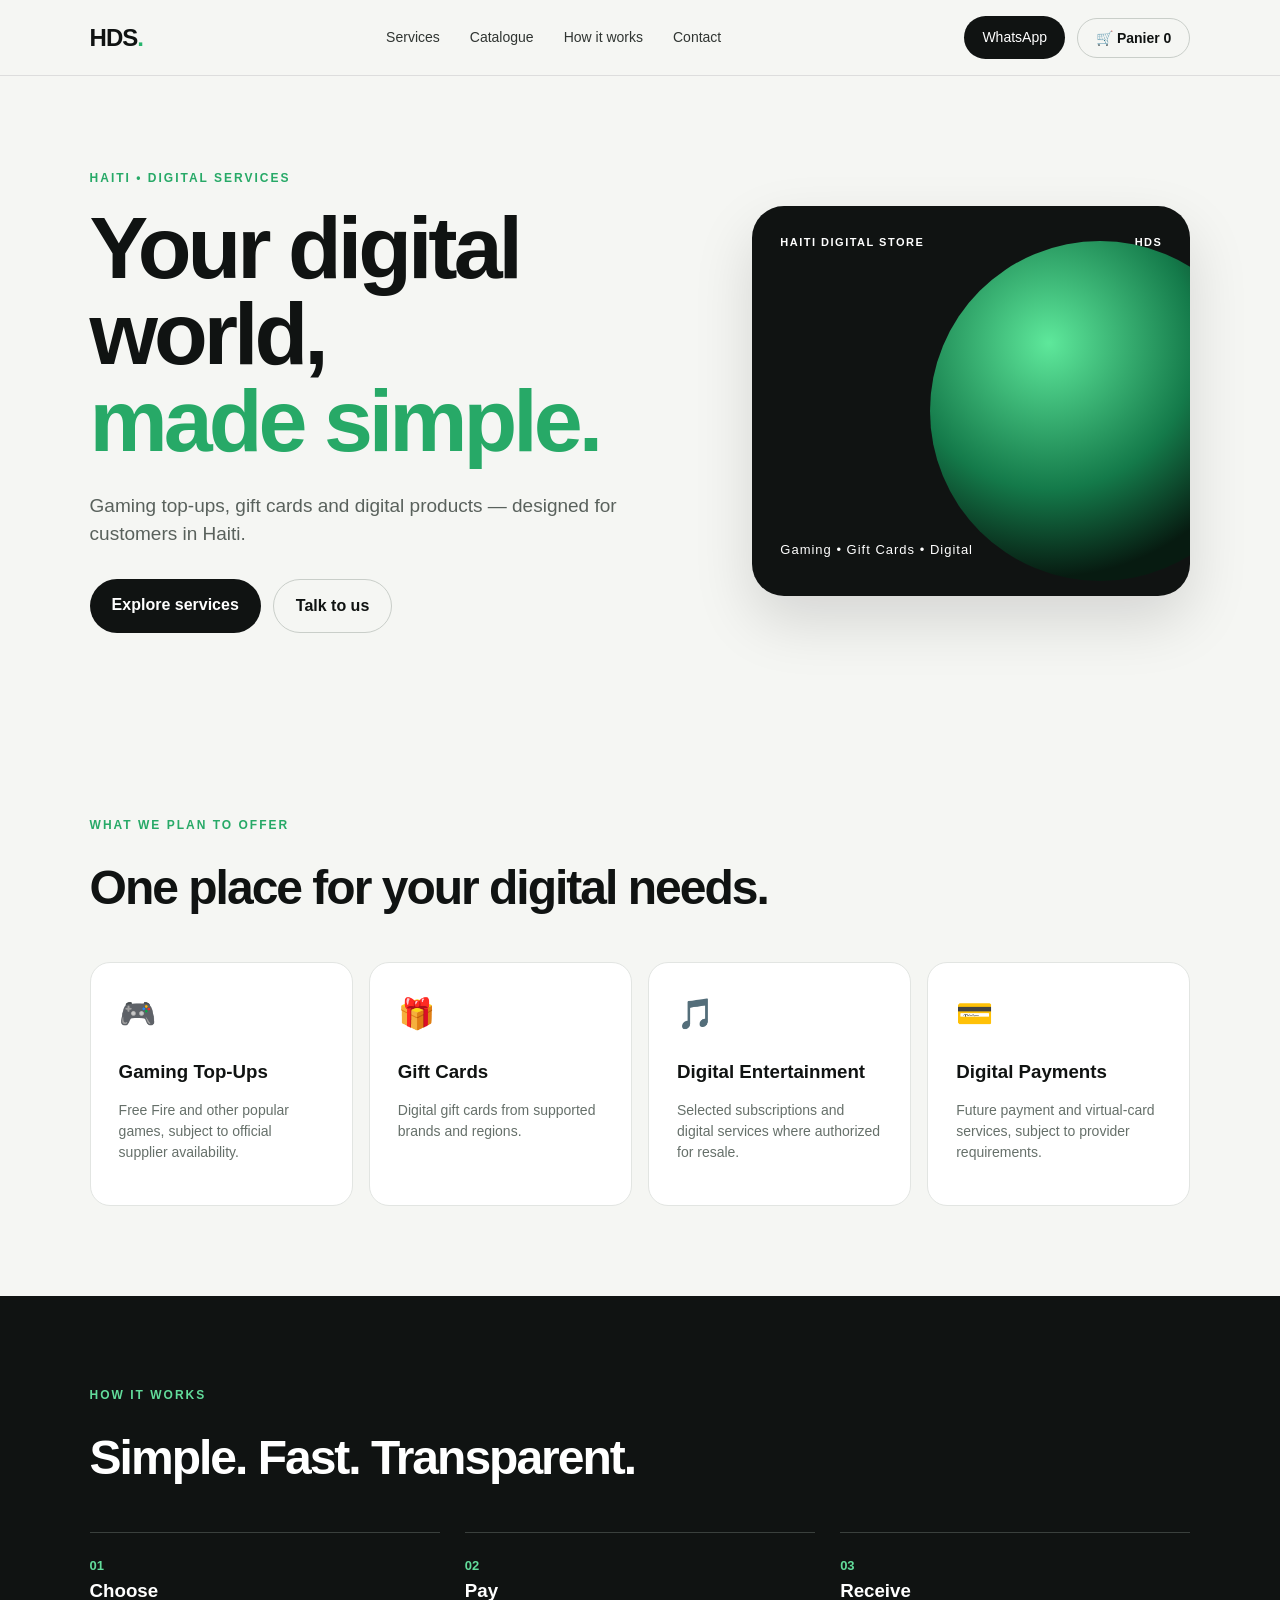
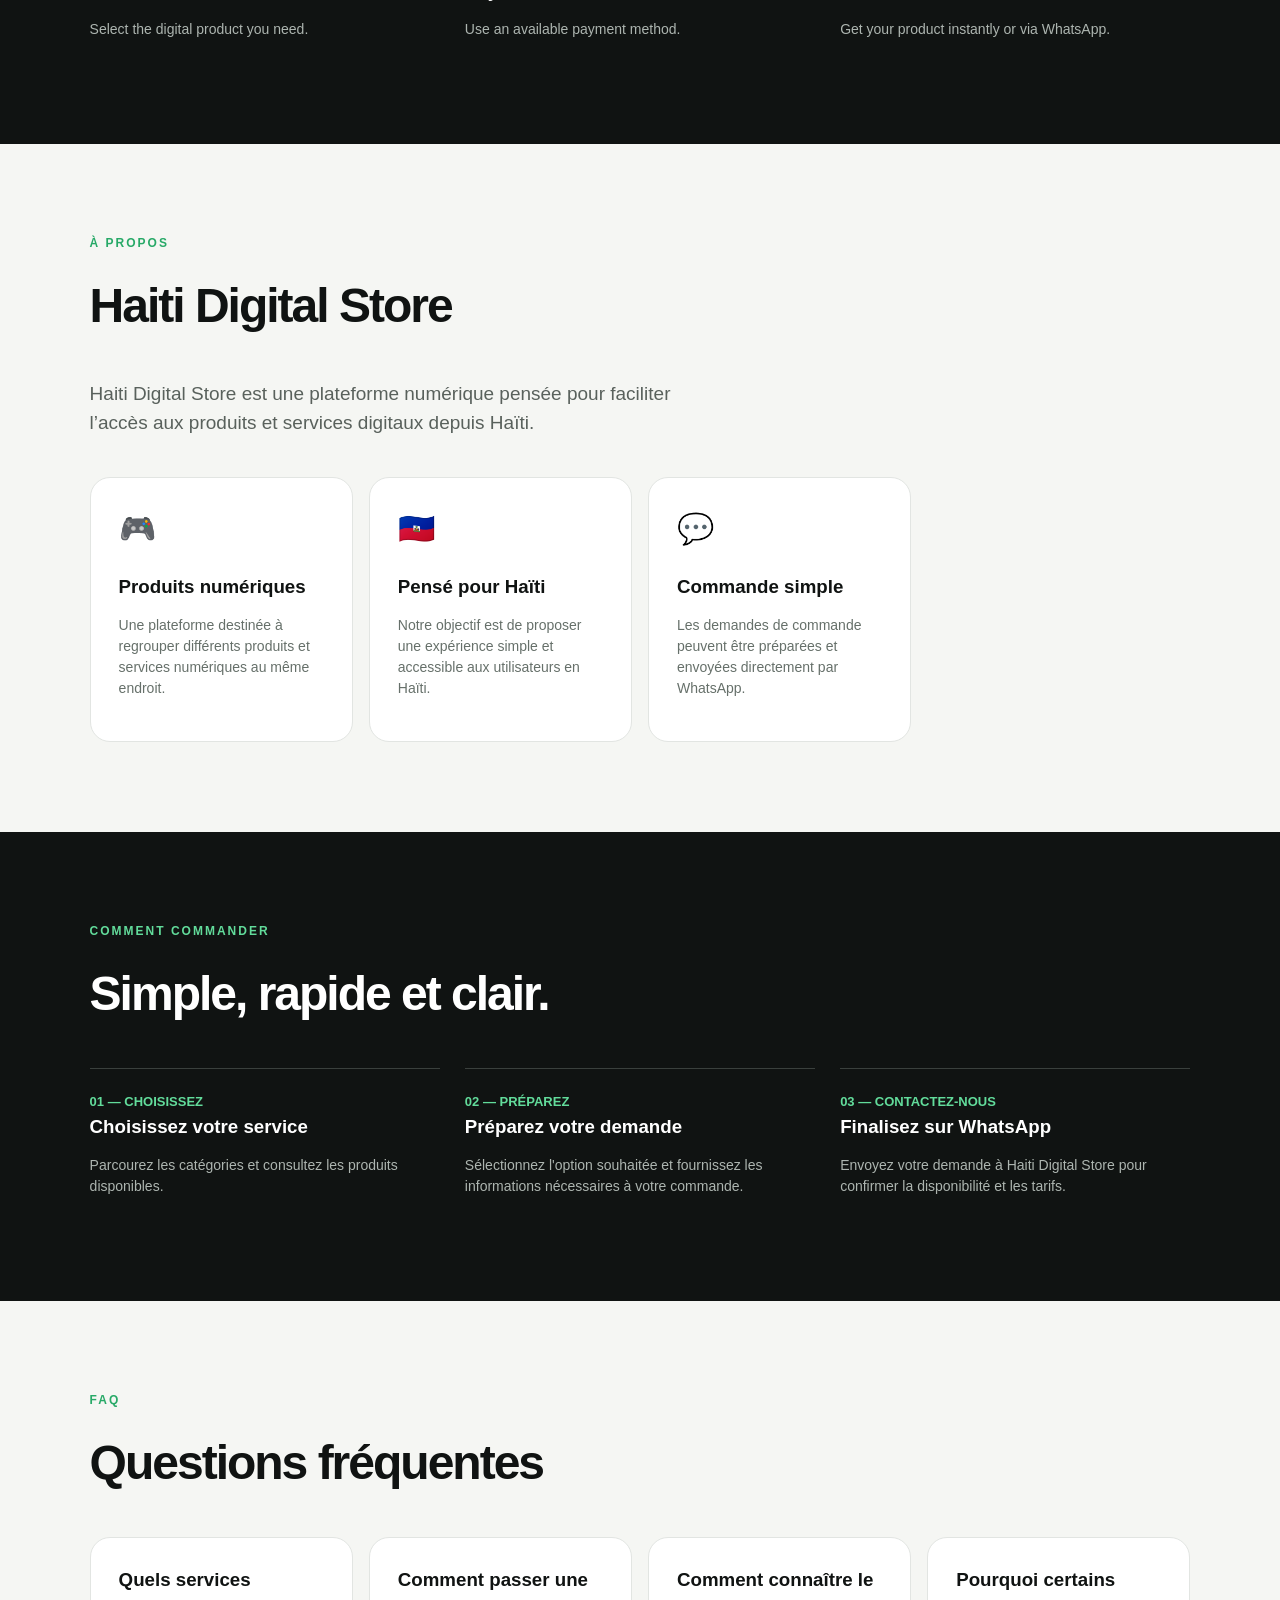
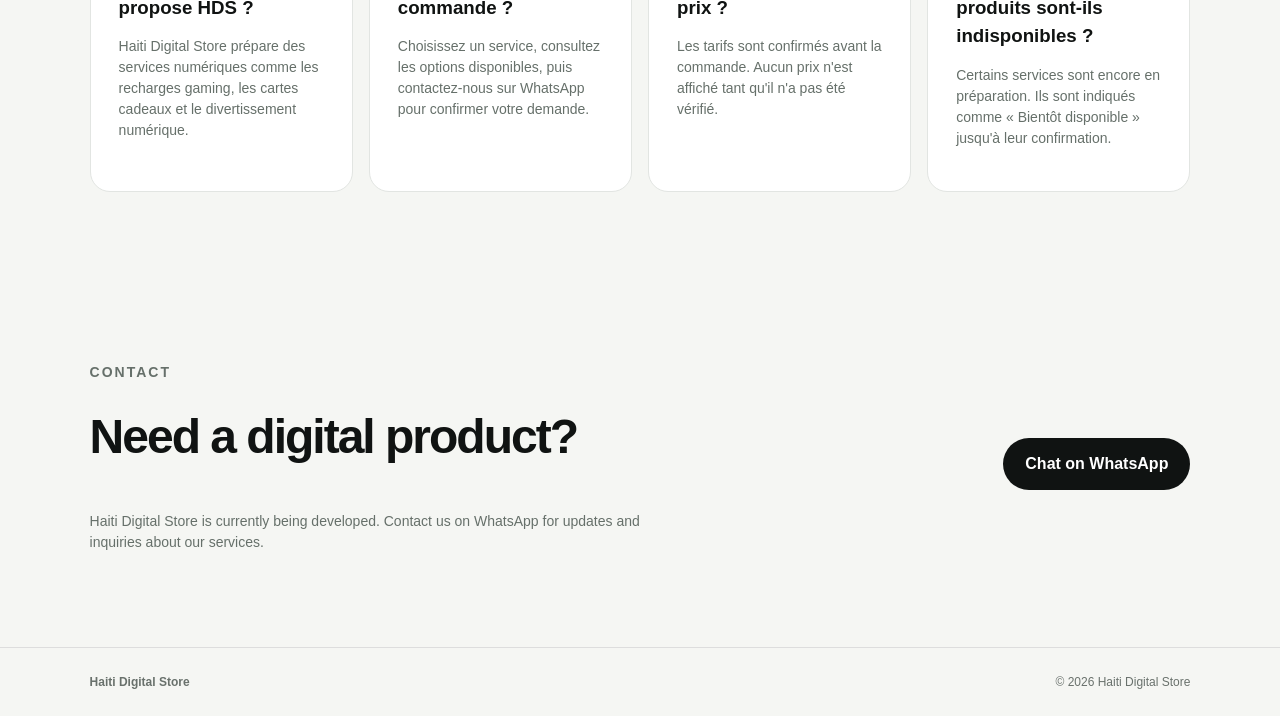
==== index.html @ 71d767e6 "Update index.html" ====
<!DOCTYPE html>
<html lang="fr">
<head>
<meta charset="UTF-8">
<meta name="viewport" content="width=device-width, initial-scale=1.0">
<title>Haiti Digital Store | Services numériques en Haïti</title>
<meta name="description" content="Haiti Digital Store propose des services numériques, gaming, cartes cadeaux et divertissement en Haïti.">
 <meta name="description" content="Haiti Digital Store — recharges de jeux, cartes-cadeaux et services numériques pour Haïti.">
<link rel="stylesheet" href="css/style.css">
<script src="config/site-config.js"></script>
<script src="data/products-data.js"></script>
<script src="js/cart-system.js"></script>
<script src="js/ui.js"></script>
<style>
*{box-sizing:border-box}
html{scroll-behavior:smooth}
body{margin:0;font-family:Arial,Helvetica,sans-serif;background:#f5f6f3;color:#101312;line-height:1.5}
.nav{height:76px;padding:0 7%;display:flex;align-items:center;justify-content:space-between;border-bottom:1px solid #ddd;background:#f5f6f3;position:sticky;top:0;z-index:10}
.logo{font-size:24px;font-weight:900;letter-spacing:-1px;color:#101312;text-decoration:none}.logo span{color:#27b56d}
.nav nav{display:flex;gap:30px}.nav nav a{color:#303532;text-decoration:none;font-size:14px}
.wa{background:#101312;color:#fff;text-decoration:none;border-radius:999px;padding:11px 18px;font-size:14px}
.hero{min-height:650px;padding:90px 7%;display:grid;grid-template-columns:1.15fr .85fr;gap:70px;align-items:center}
.eyebrow{font-size:12px;font-weight:800;letter-spacing:2px;color:#27a967;margin:0 0 18px}
.hero h1{font-size:clamp(48px,7vw,88px);line-height:.98;letter-spacing:-4px;margin:0 0 28px}.hero h1 span{color:#27a967}
.lead{font-size:19px;max-width:590px;color:#59615c}
.actions{display:flex;gap:12px;margin-top:30px}.btn{display:inline-block;text-decoration:none;border-radius:999px;padding:14px 22px;font-weight:700}
.primary{background:#101312;color:#fff}.secondary{border:1px solid #c9cec9;color:#101312}
.hero-card{height:390px;border-radius:32px;background:#101312;color:#fff;padding:28px;position:relative;overflow:hidden;box-shadow:0 25px 60px #0002}
.card-top{display:flex;justify-content:space-between;font-size:11px;letter-spacing:1.5px;font-weight:800}
.orb{position:absolute;width:340px;height:340px;border-radius:50%;background:radial-gradient(circle at 35% 30%,#5ee89b,#147a4a 45%,#071b11 72%);right:-80px;top:35px}
.hero-card p{position:absolute;bottom:24px;letter-spacing:1px;font-size:13px}
.section{padding:90px 7%}.section h2,.contact h2{font-size:48px;letter-spacing:-2px;margin:0 0 38px}
.grid{display:grid;grid-template-columns:repeat(4,1fr);gap:16px}.grid article{background:#fff;padding:28px;border-radius:20px;border:1px solid #e2e5e2}
.icon{font-size:30px;margin-bottom:22px}.grid h3,.steps h3{margin:0 0 8px}.grid p,.steps p,.contact p{color:#66706a;font-size:14px}
.dark{background:#101312;color:#fff}.dark .eyebrow{color:#62dc9b}
.steps{display:grid;grid-template-columns:repeat(3,1fr);gap:25px}.steps div{border-top:1px solid #3a403d;padding-top:20px}.steps b{color:#62dc9b;font-size:13px}.steps p{color:#adb5b0}
.contact{padding:80px 7%;display:flex;justify-content:space-between;align-items:center;gap:30px}.contact p{max-width:600px}
footer{padding:25px 7%;display:flex;justify-content:space-between;border-top:1px solid #ddd;color:#69716c;font-size:12px}
.hds-btn-cart{background:transparent;border:1px solid #c9cec9;color:#101312;border-radius:999px;padding:11px 18px;font-size:14px;font-weight:700;cursor:pointer;transition:all 0.2s ease}
.hds-btn-cart:hover{background:#f5f6f3;transform:translateY(-1px)}
@media(max-width:800px){.nav nav{display:none}.hero{grid-template-columns:1fr;padding-top:65px}.hero-card{height:300px}.grid{grid-template-columns:1fr 1fr}.steps{grid-template-columns:1fr}.contact{flex-direction:column}}
@media(max-width:520px){.grid{grid-template-columns:1fr}.hero h1{letter-spacing:-2px}}
</style>
</head>
<body>
<header class="nav">
<a class="logo" href="#">HDS<span>.</span></a>
<nav>
<a href="pages/services.html">Services</a>
<a href="pages/services.html">Catalogue</a>
<a href="#how">How it works</a>
<a href="#contact">Contact</a>
</nav>
<div style="display:flex;gap:12px;align-items:center;">
<a class="wa" href="https://wa.me/50948471374">WhatsApp</a>
<button class="hds-btn-cart" type="button" onclick="UI.showCart()">🛒 Panier <span id="hds-cart-count">0</span></button>
</div>
</header>
<main>
<section class="hero">
<div>
<p class="eyebrow">HAITI • DIGITAL SERVICES</p>
<h1>Your digital world,<br><span>made simple.</span></h1>
<p class="lead">Gaming top-ups, gift cards and digital products — designed for customers in Haiti.</p>
<div class="actions"><a class="btn primary" href="pages/services.html">Explore services</a><a class="btn secondary" href="https://wa.me/50948471374">Talk to us</a></div>
</div>
<div class="hero-card"><div class="card-top"><span>HAITI DIGITAL STORE</span><span>HDS</span></div><div class="orb"></div><p>Gaming • Gift Cards • Digital</p></div>
</section>
<section id="services" class="section">
<p class="eyebrow">WHAT WE PLAN TO OFFER</p><h2>One place for your digital needs.</h2>
<div class="grid">
<article><div class="icon">🎮</div><h3>Gaming Top-Ups</h3><p>Free Fire and other popular games, subject to official supplier availability.</p></article>
<article><div class="icon">🎁</div><h3>Gift Cards</h3><p>Digital gift cards from supported brands and regions.</p></article>
<article><div class="icon">🎵</div><h3>Digital Entertainment</h3><p>Selected subscriptions and digital services where authorized for resale.</p></article>
<article><div class="icon">💳</div><h3>Digital Payments</h3><p>Future payment and virtual-card services, subject to provider requirements.</p></article>
</div>
</section>
<section id="how" class="section dark"><p class="eyebrow">HOW IT WORKS</p><h2>Simple. Fast. Transparent.</h2>
<div class="steps"><div><b>01</b><h3>Choose</h3><p>Select the digital product you need.</p></div><div><b>02</b><h3>Pay</h3><p>Use an available payment method.</p></div><div><b>03</b><h3>Receive</h3><p>Get your product instantly or via WhatsApp.</p></div></div>
</section>
<section class="section" id="about">
  <p class="eyebrow">À PROPOS</p>

  <h2>Haiti Digital Store</h2>

  <p class="lead">
    Haiti Digital Store est une plateforme numérique pensée pour faciliter
    l’accès aux produits et services digitaux depuis Haïti.
  </p>

  <div class="grid" style="margin-top:40px;">
    <article>
      <div class="icon">🎮</div>
      <h3>Produits numériques</h3>
      <p>
        Une plateforme destinée à regrouper différents produits et services
        numériques au même endroit.
      </p>
    </article>

    <article>
      <div class="icon">🇭🇹</div>
      <h3>Pensé pour Haïti</h3>
      <p>
        Notre objectif est de proposer une expérience simple et accessible
        aux utilisateurs en Haïti.
      </p>
    </article>

    <article>
      <div class="icon">💬</div>
      <h3>Commande simple</h3>
      <p>
        Les demandes de commande peuvent être préparées et envoyées
        directement par WhatsApp.
      </p>
    </article>
  </div>
</section>
<section class="dark">
  <div class="section">
    <p class="eyebrow">COMMENT COMMANDER</p>

    <h2>Simple, rapide et clair.</h2>

    <div class="steps">
      <div>
        <b>01 — CHOISISSEZ</b>
        <h3>Choisissez votre service</h3>
        <p>
          Parcourez les catégories et consultez les produits disponibles.
        </p>
      </div>

      <div>
        <b>02 — PRÉPAREZ</b>
        <h3>Préparez votre demande</h3>
        <p>
          Sélectionnez l'option souhaitée et fournissez les informations
          nécessaires à votre commande.
        </p>
      </div>

      <div>
        <b>03 — CONTACTEZ-NOUS</b>
        <h3>Finalisez sur WhatsApp</h3>
        <p>
          Envoyez votre demande à Haiti Digital Store pour confirmer
          la disponibilité et les tarifs.
        </p>
      </div>
    </div>
  </div>
</section>
<section class="section" id="faq">
  <p class="eyebrow">FAQ</p>

  <h2>Questions fréquentes</h2>

  <div class="grid">
    <article>
      <h3>Quels services propose HDS ?</h3>
      <p>
        Haiti Digital Store prépare des services numériques comme les
        recharges gaming, les cartes cadeaux et le divertissement numérique.
      </p>
    </article>

    <article>
      <h3>Comment passer une commande ?</h3>
      <p>
        Choisissez un service, consultez les options disponibles, puis
        contactez-nous sur WhatsApp pour confirmer votre demande.
      </p>
    </article>

    <article>
      <h3>Comment connaître le prix ?</h3>
      <p>
        Les tarifs sont confirmés avant la commande. Aucun prix n'est affiché
        tant qu'il n'a pas été vérifié.
      </p>
    </article>

    <article>
      <h3>Pourquoi certains produits sont-ils indisponibles ?</h3>
      <p>
        Certains services sont encore en préparation. Ils sont indiqués
        comme « Bientôt disponible » jusqu'à leur confirmation.
      </p>
    </article>
  </div>
</section>
<section id="contact" class="contact"><div><p class="eyebrow">CONTACT</p><h2>Need a digital product?</h2><p>Haiti Digital Store is currently being developed. Contact us on WhatsApp for updates and inquiries about our services.</p></div><a class="btn primary" href="https://wa.me/50948471374">Chat on WhatsApp</a></section>
</main>
<footer><strong>Haiti Digital Store</strong><span>© 2026 Haiti Digital Store</span></footer>
</body>
</html>
---- css/style.css ----
*{box-sizing:border-box}
html{scroll-behavior:smooth}
body{margin:0;font-family:Arial,Helvetica,sans-serif;background:#f5f6f3;color:#101312;line-height:1.5}
.nav{height:76px;padding:0 7%;display:flex;align-items:center;justify-content:space-between;border-bottom:1px solid #ddd;background:#f5f6f3;position:sticky;top:0;z-index:10}
.logo{font-size:24px;font-weight:900;letter-spacing:-1px;color:#101312;text-decoration:none}.logo span{color:#27b56d}
.nav nav{display:flex;gap:30px}.nav nav a{color:#303532;text-decoration:none;font-size:14px}
.wa{background:#101312;color:#fff;text-decoration:none;border-radius:999px;padding:11px 18px;font-size:14px}
.hero{min-height:650px;padding:90px 7%;display:grid;grid-template-columns:1.15fr .85fr;gap:70px;align-items:center}
.eyebrow{font-size:12px;font-weight:800;letter-spacing:2px;color:#27a967;margin:0 0 18px}
.hero h1{font-size:clamp(48px,7vw,88px);line-height:.98;letter-spacing:-4px;margin:0 0 28px}.hero h1 span{color:#27a967}
.lead{font-size:19px;max-width:590px;color:#59615c}
.actions{display:flex;gap:12px;margin-top:30px}.btn{display:inline-block;text-decoration:none;border-radius:999px;padding:14px 22px;font-weight:700}
.primary{background:#101312;color:#fff}.secondary{border:1px solid #c9cec9;color:#101312}
.hero-card{height:390px;border-radius:32px;background:#101312;color:#fff;padding:28px;position:relative;overflow:hidden;box-shadow:0 25px 60px #0002}
.card-top{display:flex;justify-content:space-between;font-size:11px;letter-spacing:1.5px;font-weight:800}
.orb{position:absolute;width:340px;height:340px;border-radius:50%;background:radial-gradient(circle at 35% 30%,#5ee89b,#147a4a 45%,#071b11 72%);right:-80px;top:35px}
.hero-card p{position:absolute;bottom:24px;letter-spacing:1px;font-size:13px}
.section{padding:90px 7%}.section h2,.contact h2{font-size:48px;letter-spacing:-2px;margin:0 0 38px}
.grid{display:grid;grid-template-columns:repeat(4,1fr);gap:16px}.grid article{background:#fff;padding:28px;border-radius:20px;border:1px solid #e2e5e2}
.icon{font-size:30px;margin-bottom:22px}.grid h3,.steps h3{margin:0 0 8px}.grid p,.steps p,.contact p{color:#66706a;font-size:14px}
.dark{background:#101312;color:#fff}.dark .eyebrow{color:#62dc9b}
.steps{display:grid;grid-template-columns:repeat(3,1fr);gap:25px}.steps div{border-top:1px solid #3a403d;padding-top:20px}.steps b{color:#62dc9b;font-size:13px}.steps p{color:#adb5b0}
.contact{padding:80px 7%;display:flex;justify-content:space-between;align-items:center;gap:30px}.contact p{max-width:600px}
footer{padding:25px 7%;display:flex;justify-content:space-between;border-top:1px solid #ddd;color:#69716c;font-size:12px}
.hds-btn-cart{background:transparent;border:1px solid #c9cec9;color:#101312;border-radius:999px;padding:11px 18px;font-size:14px;font-weight:700;cursor:pointer;transition:all 0.2s ease}
.hds-btn-cart:hover{background:#f5f6f3;transform:translateY(-1px)}
@media(max-width:800px){.nav nav{display:none}.hero{grid-template-columns:1fr;padding-top:65px}.hero-card{height:300px}.grid{grid-template-columns:1fr 1fr}.steps{grid-template-columns:1fr}.contact{flex-direction:column}}
@media(max-width:520px){.grid{grid-template-columns:1fr}.hero h1{letter-spacing:-2px}}
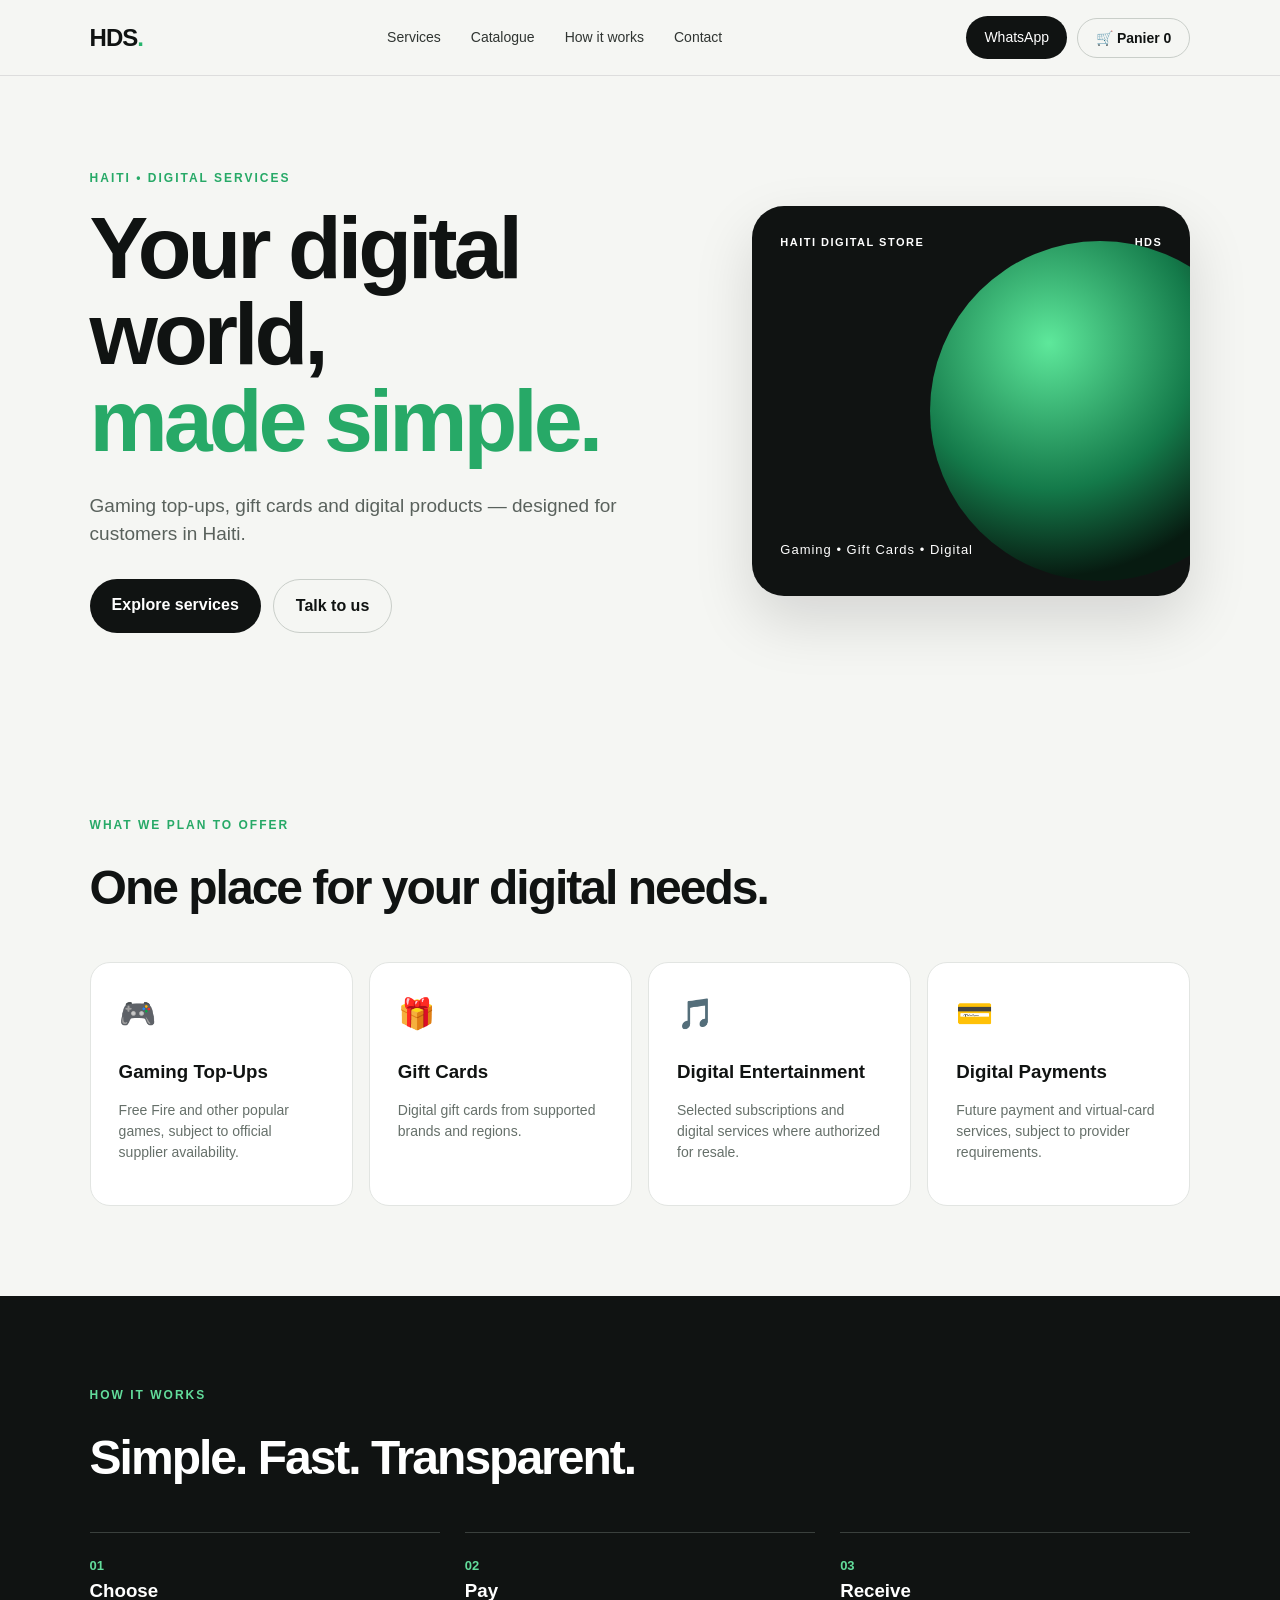
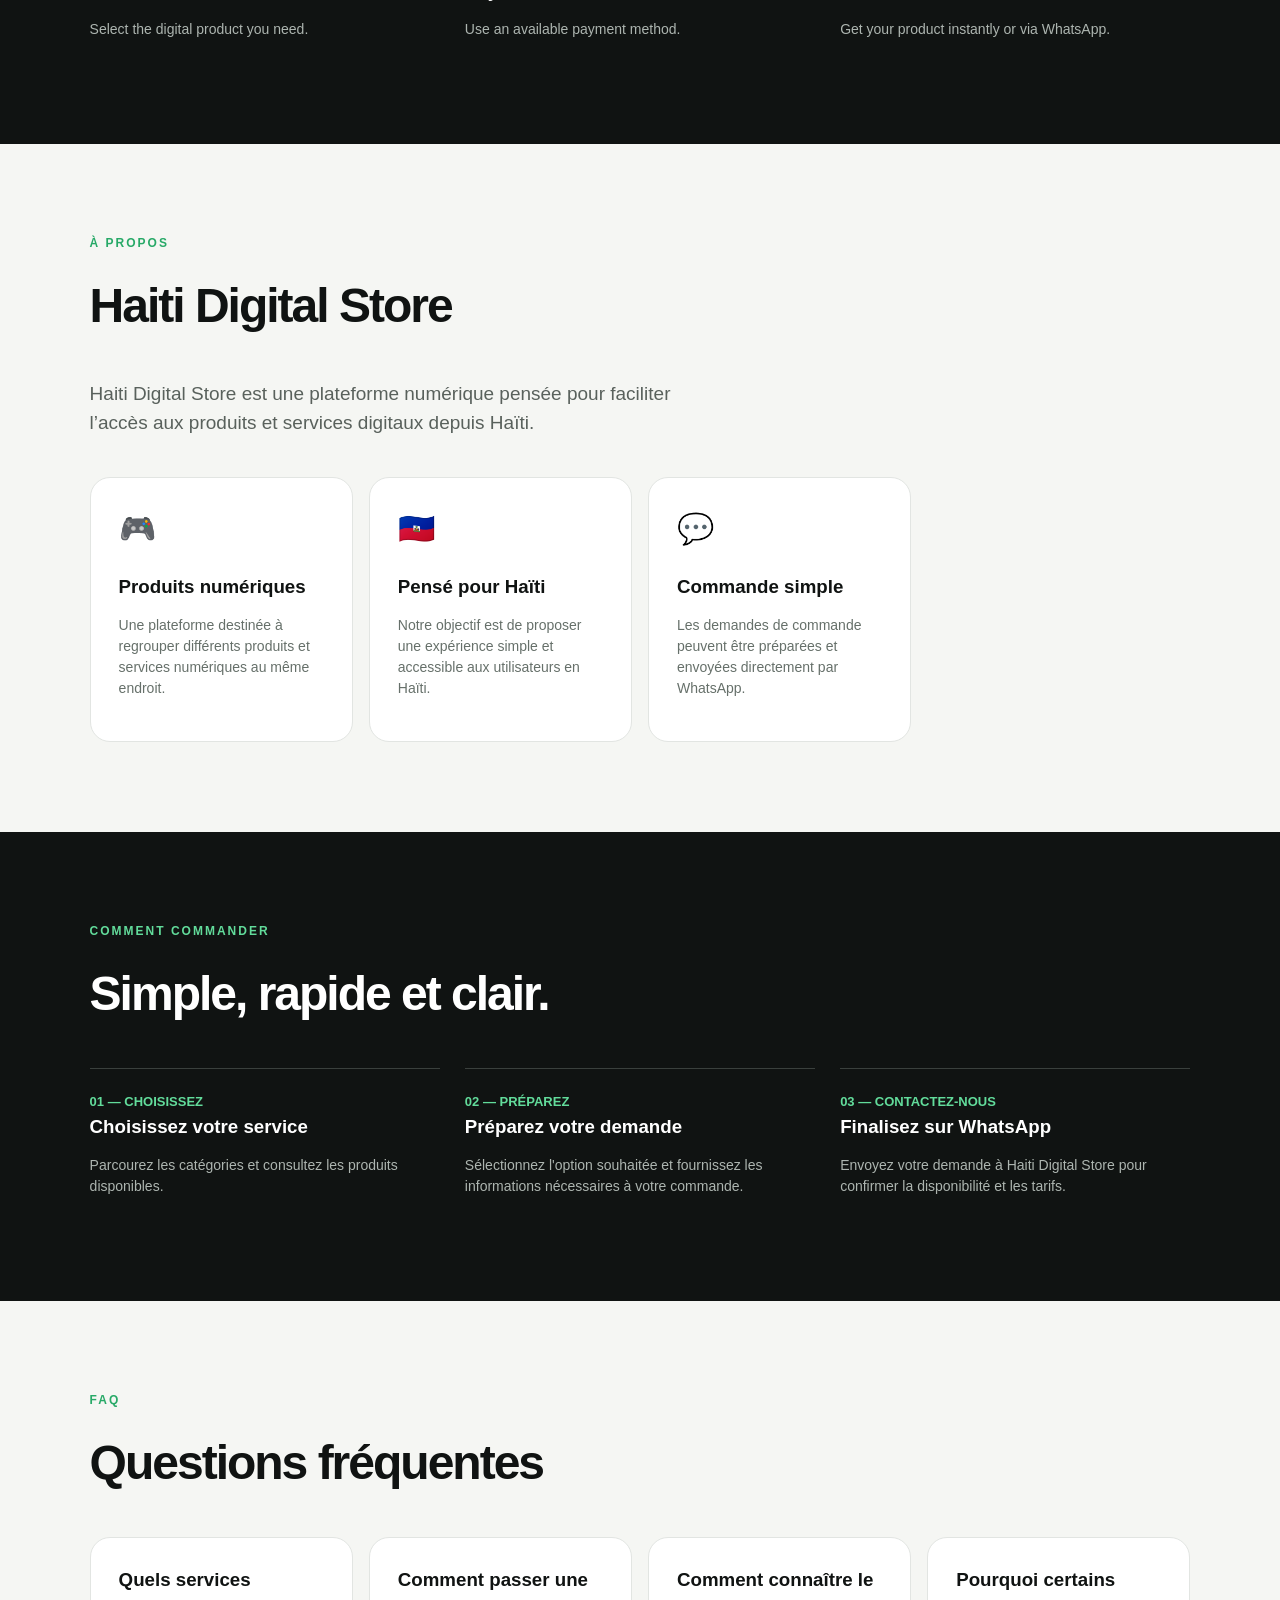
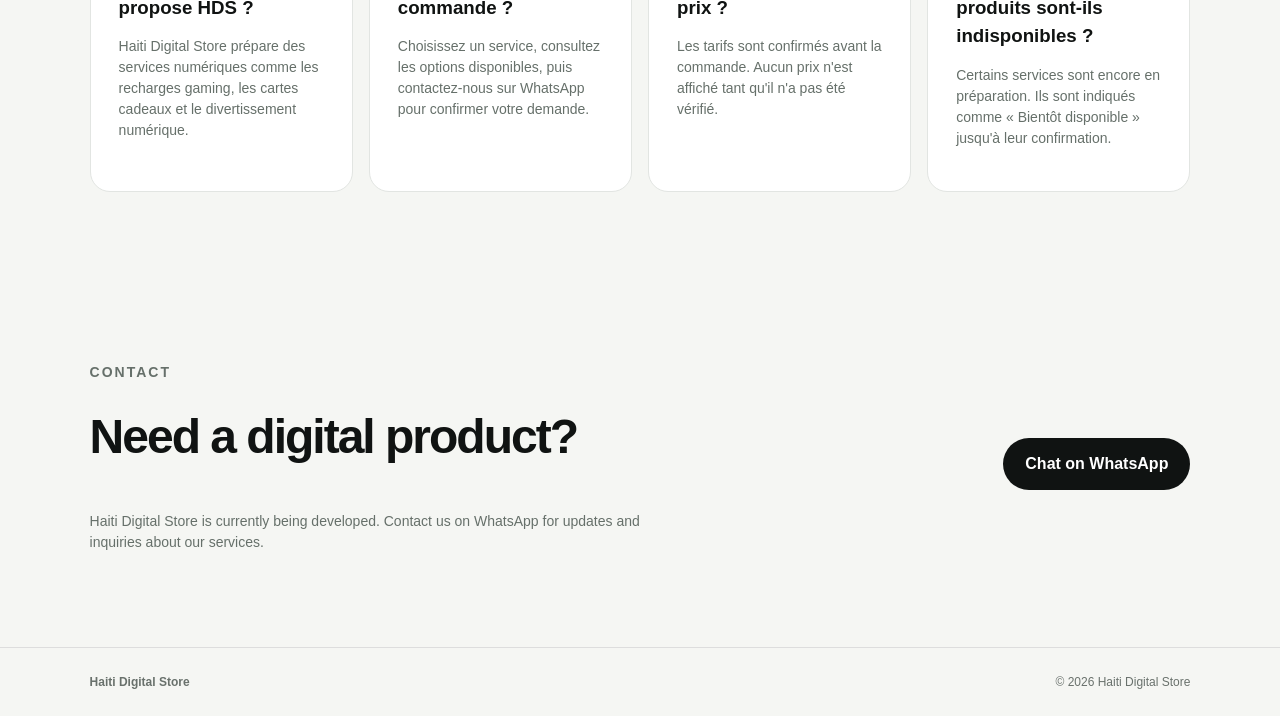
==== commit 93d4c0b1: "Remove inline styles and add navigation buttons" ====
--- a/index.html
+++ b/index.html
@@ -4,56 +4,26 @@
 <meta charset="UTF-8">
 <meta name="viewport" content="width=device-width, initial-scale=1.0">
 <title>Haiti Digital Store | Services numériques en Haïti</title>
-<meta name="description" content="Haiti Digital Store propose des services numériques, gaming, cartes cadeaux et divertissement en Haïti.">
- <meta name="description" content="Haiti Digital Store — recharges de jeux, cartes-cadeaux et services numériques pour Haïti.">
+<meta name="description" content="Haiti Digital Store — recharges de jeux, cartes-cadeaux et services numériques pour Haïti.">
 <link rel="stylesheet" href="css/style.css">
 <script src="config/site-config.js"></script>
 <script src="data/products-data.js"></script>
 <script src="js/cart-system.js"></script>
 <script src="js/ui.js"></script>
-<style>
-*{box-sizing:border-box}
-html{scroll-behavior:smooth}
-body{margin:0;font-family:Arial,Helvetica,sans-serif;background:#f5f6f3;color:#101312;line-height:1.5}
-.nav{height:76px;padding:0 7%;display:flex;align-items:center;justify-content:space-between;border-bottom:1px solid #ddd;background:#f5f6f3;position:sticky;top:0;z-index:10}
-.logo{font-size:24px;font-weight:900;letter-spacing:-1px;color:#101312;text-decoration:none}.logo span{color:#27b56d}
-.nav nav{display:flex;gap:30px}.nav nav a{color:#303532;text-decoration:none;font-size:14px}
-.wa{background:#101312;color:#fff;text-decoration:none;border-radius:999px;padding:11px 18px;font-size:14px}
-.hero{min-height:650px;padding:90px 7%;display:grid;grid-template-columns:1.15fr .85fr;gap:70px;align-items:center}
-.eyebrow{font-size:12px;font-weight:800;letter-spacing:2px;color:#27a967;margin:0 0 18px}
-.hero h1{font-size:clamp(48px,7vw,88px);line-height:.98;letter-spacing:-4px;margin:0 0 28px}.hero h1 span{color:#27a967}
-.lead{font-size:19px;max-width:590px;color:#59615c}
-.actions{display:flex;gap:12px;margin-top:30px}.btn{display:inline-block;text-decoration:none;border-radius:999px;padding:14px 22px;font-weight:700}
-.primary{background:#101312;color:#fff}.secondary{border:1px solid #c9cec9;color:#101312}
-.hero-card{height:390px;border-radius:32px;background:#101312;color:#fff;padding:28px;position:relative;overflow:hidden;box-shadow:0 25px 60px #0002}
-.card-top{display:flex;justify-content:space-between;font-size:11px;letter-spacing:1.5px;font-weight:800}
-.orb{position:absolute;width:340px;height:340px;border-radius:50%;background:radial-gradient(circle at 35% 30%,#5ee89b,#147a4a 45%,#071b11 72%);right:-80px;top:35px}
-.hero-card p{position:absolute;bottom:24px;letter-spacing:1px;font-size:13px}
-.section{padding:90px 7%}.section h2,.contact h2{font-size:48px;letter-spacing:-2px;margin:0 0 38px}
-.grid{display:grid;grid-template-columns:repeat(4,1fr);gap:16px}.grid article{background:#fff;padding:28px;border-radius:20px;border:1px solid #e2e5e2}
-.icon{font-size:30px;margin-bottom:22px}.grid h3,.steps h3{margin:0 0 8px}.grid p,.steps p,.contact p{color:#66706a;font-size:14px}
-.dark{background:#101312;color:#fff}.dark .eyebrow{color:#62dc9b}
-.steps{display:grid;grid-template-columns:repeat(3,1fr);gap:25px}.steps div{border-top:1px solid #3a403d;padding-top:20px}.steps b{color:#62dc9b;font-size:13px}.steps p{color:#adb5b0}
-.contact{padding:80px 7%;display:flex;justify-content:space-between;align-items:center;gap:30px}.contact p{max-width:600px}
-footer{padding:25px 7%;display:flex;justify-content:space-between;border-top:1px solid #ddd;color:#69716c;font-size:12px}
-.hds-btn-cart{background:transparent;border:1px solid #c9cec9;color:#101312;border-radius:999px;padding:11px 18px;font-size:14px;font-weight:700;cursor:pointer;transition:all 0.2s ease}
-.hds-btn-cart:hover{background:#f5f6f3;transform:translateY(-1px)}
-@media(max-width:800px){.nav nav{display:none}.hero{grid-template-columns:1fr;padding-top:65px}.hero-card{height:300px}.grid{grid-template-columns:1fr 1fr}.steps{grid-template-columns:1fr}.contact{flex-direction:column}}
-@media(max-width:520px){.grid{grid-template-columns:1fr}.hero h1{letter-spacing:-2px}}
-</style>
 </head>
 <body>
 <header class="nav">
-<a class="logo" href="#">HDS<span>.</span></a>
+<a class="logo" href="index.html">HDS<span>.</span></a>
 <nav>
 <a href="pages/services.html">Services</a>
 <a href="pages/services.html">Catalogue</a>
 <a href="#how">How it works</a>
 <a href="#contact">Contact</a>
 </nav>
-<div style="display:flex;gap:12px;align-items:center;">
+<div class="nav-actions">
 <a class="wa" href="https://wa.me/50948471374">WhatsApp</a>
 <button class="hds-btn-cart" type="button" onclick="UI.showCart()">🛒 Panier <span id="hds-cart-count">0</span></button>
+<button class="hds-menu-btn" type="button" onclick="UI.toggleMenu()" aria-label="Ouvrir le menu">☰</button>
 </div>
 </header>
 <main>
@@ -194,5 +164,10 @@
 <section id="contact" class="contact"><div><p class="eyebrow">CONTACT</p><h2>Need a digital product?</h2><p>Haiti Digital Store is currently being developed. Contact us on WhatsApp for updates and inquiries about our services.</p></div><a class="btn primary" href="https://wa.me/50948471374">Chat on WhatsApp</a></section>
 </main>
 <footer><strong>Haiti Digital Store</strong><span>© 2026 Haiti Digital Store</span></footer>
+<script>
+  document.addEventListener('DOMContentLoaded', function () {
+    UI.init();
+  });
+</script>
 </body>
 </html>
--- a/css/style.css
+++ b/css/style.css
@@ -27,3 +27,17 @@
 .hds-btn-cart:hover{background:#f5f6f3;transform:translateY(-1px)}
 @media(max-width:800px){.nav nav{display:none}.hero{grid-template-columns:1fr;padding-top:65px}.hero-card{height:300px}.grid{grid-template-columns:1fr 1fr}.steps{grid-template-columns:1fr}.contact{flex-direction:column}}
 @media(max-width:520px){.grid{grid-template-columns:1fr}.hero h1{letter-spacing:-2px}}
+
+/* ===== Menu mobile ===== */
+.nav-actions{display:flex;gap:10px;align-items:center}
+.hds-menu-btn{display:none;background:transparent;border:1px solid #c9cec9;color:#101312;border-radius:999px;width:42px;height:42px;font-size:20px;line-height:1;cursor:pointer}
+@media(max-width:800px){
+  .hds-menu-btn{display:inline-flex;align-items:center;justify-content:center}
+  .nav.menu-open nav{display:flex;flex-direction:column;gap:0;position:absolute;top:76px;left:0;right:0;background:#f5f6f3;border-bottom:1px solid #ddd;padding:8px 7% 16px;box-shadow:0 12px 24px #0001}
+  .nav.menu-open nav a{padding:14px 0;font-size:16px;border-bottom:1px solid #e2e5e2}
+  .nav.menu-open nav a:last-child{border-bottom:none}
+}
+@media(max-width:520px){
+  .wa,.hds-btn-cart{padding:9px 12px;font-size:13px}
+  .nav-actions{gap:8px}
+}
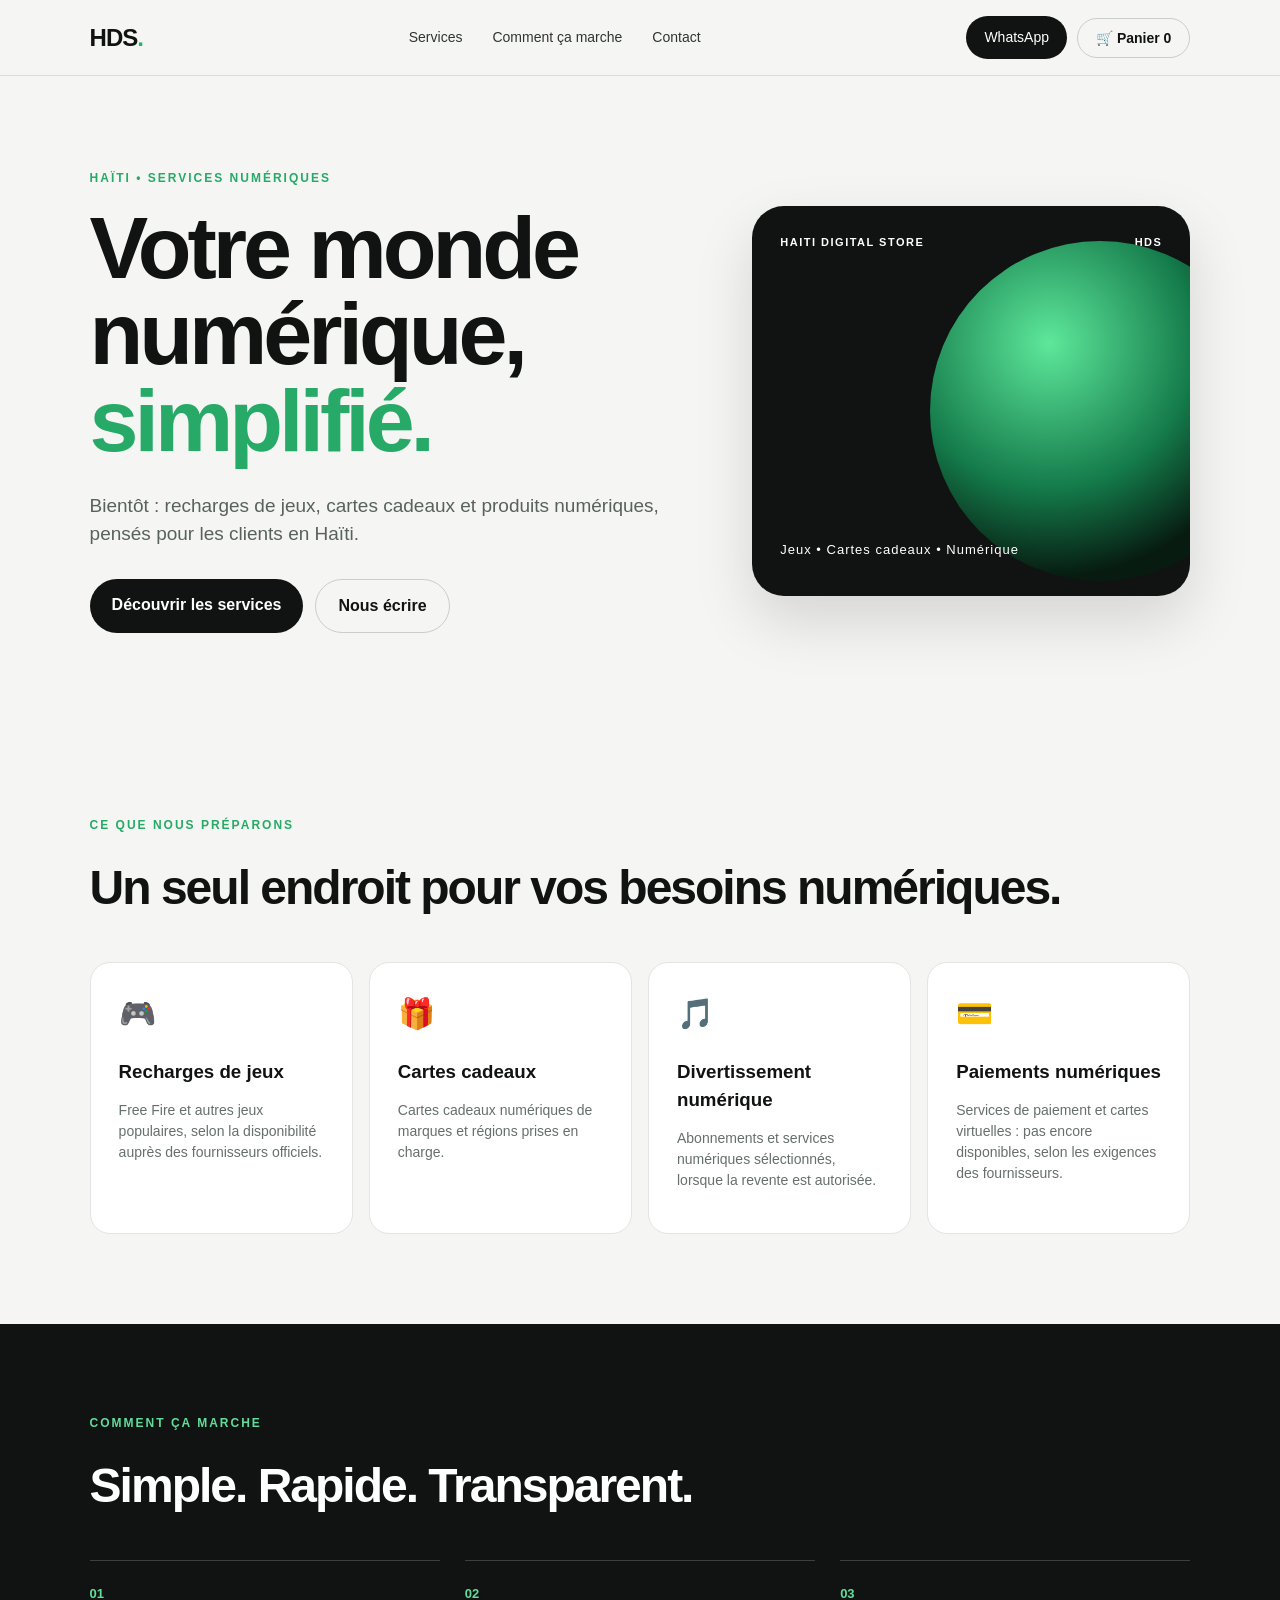
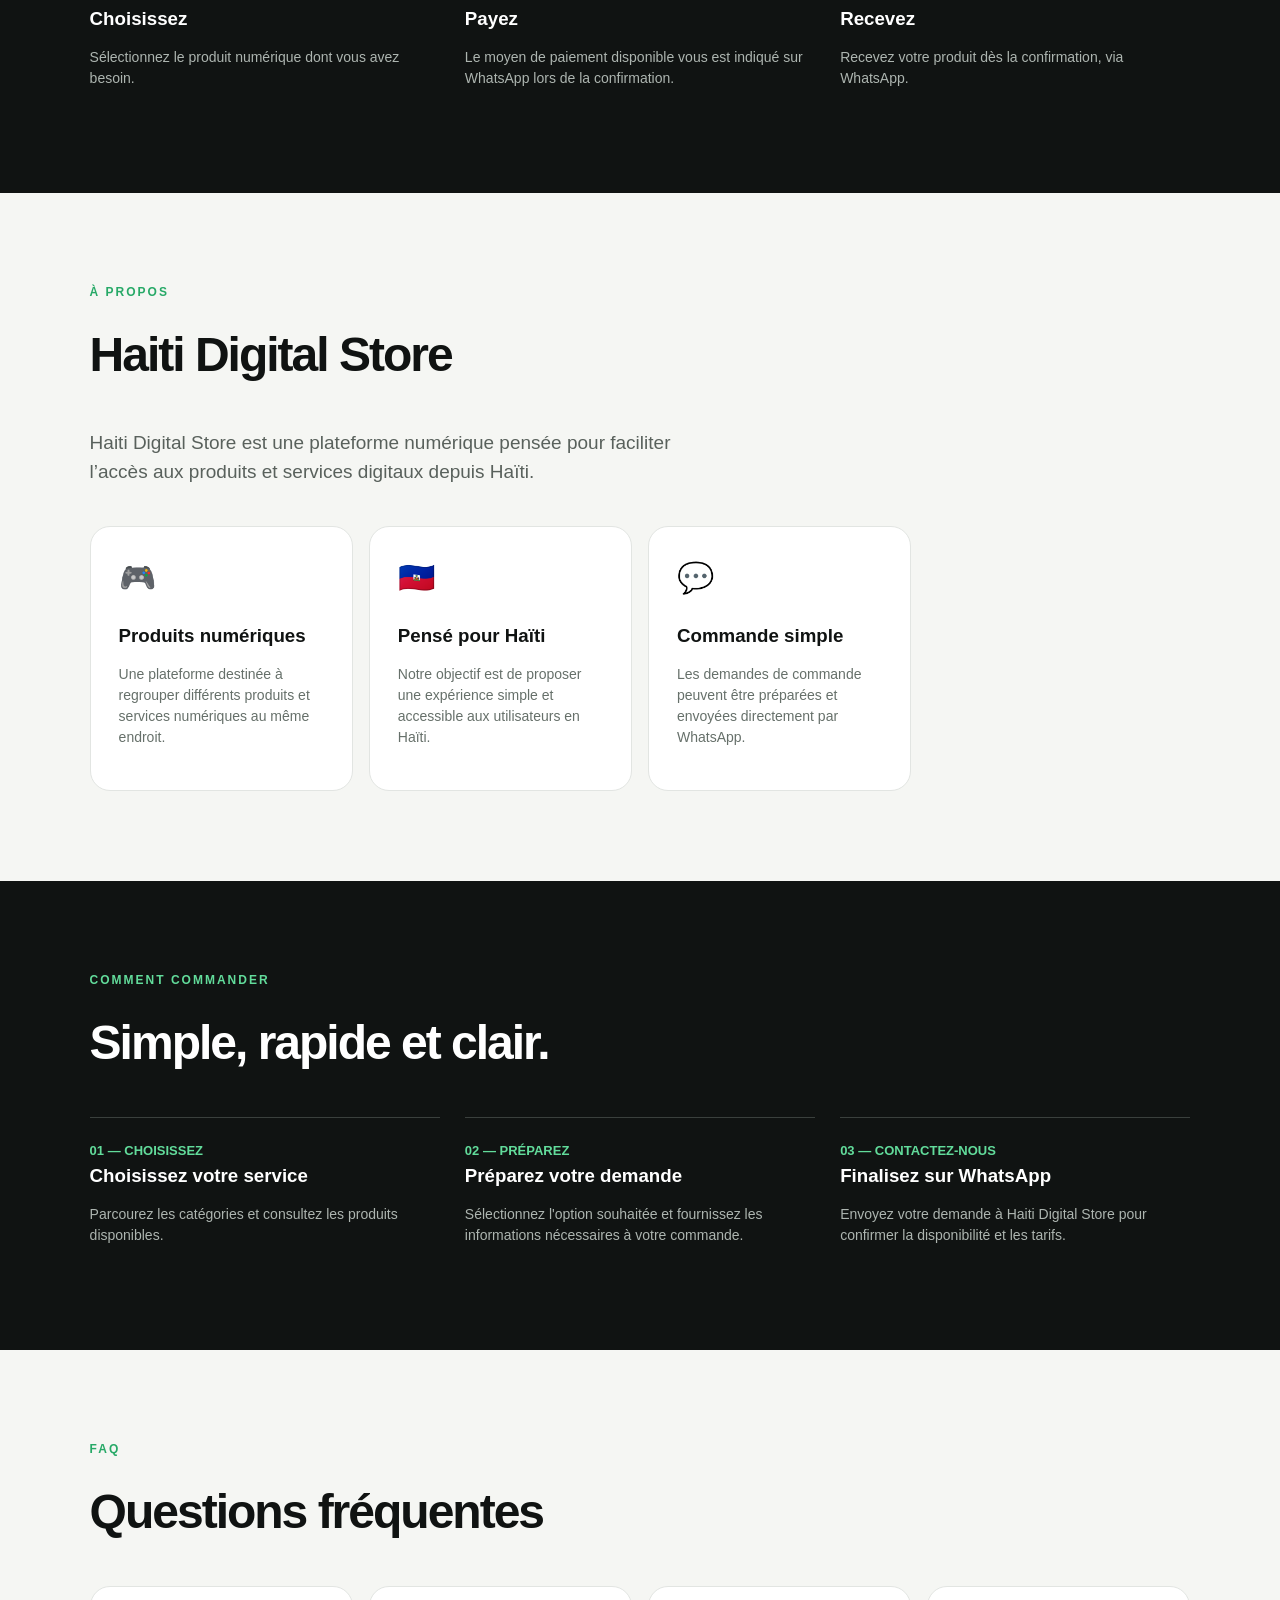
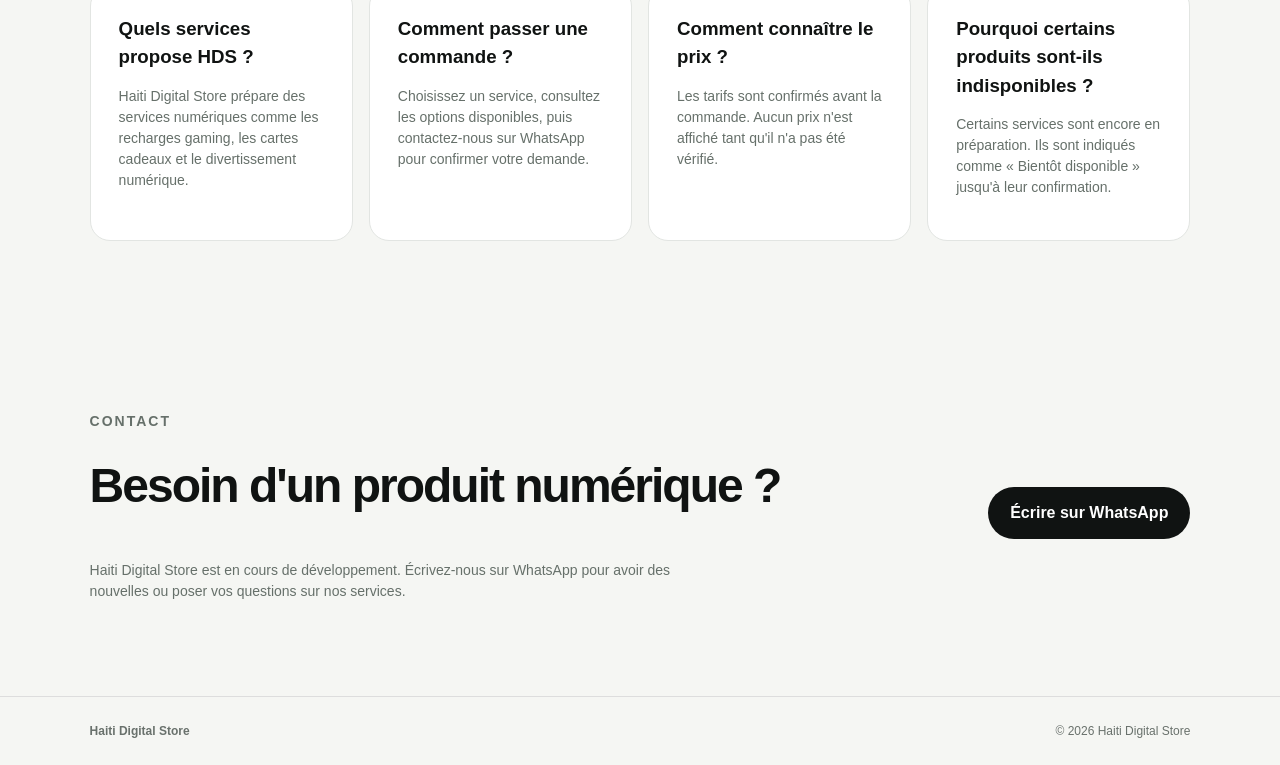
==== commit 59419077: "Translate index.html content to French" ====
--- a/index.html
+++ b/index.html
@@ -16,8 +16,7 @@
 <a class="logo" href="index.html">HDS<span>.</span></a>
 <nav>
 <a href="pages/services.html">Services</a>
-<a href="pages/services.html">Catalogue</a>
-<a href="#how">How it works</a>
+<a href="#how">Comment ça marche</a>
 <a href="#contact">Contact</a>
 </nav>
 <div class="nav-actions">
@@ -29,24 +28,24 @@
 <main>
 <section class="hero">
 <div>
-<p class="eyebrow">HAITI • DIGITAL SERVICES</p>
-<h1>Your digital world,<br><span>made simple.</span></h1>
-<p class="lead">Gaming top-ups, gift cards and digital products — designed for customers in Haiti.</p>
-<div class="actions"><a class="btn primary" href="pages/services.html">Explore services</a><a class="btn secondary" href="https://wa.me/50948471374">Talk to us</a></div>
+<p class="eyebrow">HAÏTI • SERVICES NUMÉRIQUES</p>
+<h1>Votre monde numérique,<br><span>simplifié.</span></h1>
+<p class="lead">Bientôt : recharges de jeux, cartes cadeaux et produits numériques, pensés pour les clients en Haïti.</p>
+<div class="actions"><a class="btn primary" href="pages/services.html">Découvrir les services</a><a class="btn secondary" href="https://wa.me/50948471374">Nous écrire</a></div>
 </div>
-<div class="hero-card"><div class="card-top"><span>HAITI DIGITAL STORE</span><span>HDS</span></div><div class="orb"></div><p>Gaming • Gift Cards • Digital</p></div>
+<div class="hero-card"><div class="card-top"><span>HAITI DIGITAL STORE</span><span>HDS</span></div><div class="orb"></div><p>Jeux • Cartes cadeaux • Numérique</p></div>
 </section>
 <section id="services" class="section">
-<p class="eyebrow">WHAT WE PLAN TO OFFER</p><h2>One place for your digital needs.</h2>
+<p class="eyebrow">CE QUE NOUS PRÉPARONS</p><h2>Un seul endroit pour vos besoins numériques.</h2>
 <div class="grid">
-<article><div class="icon">🎮</div><h3>Gaming Top-Ups</h3><p>Free Fire and other popular games, subject to official supplier availability.</p></article>
-<article><div class="icon">🎁</div><h3>Gift Cards</h3><p>Digital gift cards from supported brands and regions.</p></article>
-<article><div class="icon">🎵</div><h3>Digital Entertainment</h3><p>Selected subscriptions and digital services where authorized for resale.</p></article>
-<article><div class="icon">💳</div><h3>Digital Payments</h3><p>Future payment and virtual-card services, subject to provider requirements.</p></article>
+<article><div class="icon">🎮</div><h3>Recharges de jeux</h3><p>Free Fire et autres jeux populaires, selon la disponibilité auprès des fournisseurs officiels.</p></article>
+<article><div class="icon">🎁</div><h3>Cartes cadeaux</h3><p>Cartes cadeaux numériques de marques et régions prises en charge.</p></article>
+<article><div class="icon">🎵</div><h3>Divertissement numérique</h3><p>Abonnements et services numériques sélectionnés, lorsque la revente est autorisée.</p></article>
+<article><div class="icon">💳</div><h3>Paiements numériques</h3><p>Services de paiement et cartes virtuelles : pas encore disponibles, selon les exigences des fournisseurs.</p></article>
 </div>
 </section>
-<section id="how" class="section dark"><p class="eyebrow">HOW IT WORKS</p><h2>Simple. Fast. Transparent.</h2>
-<div class="steps"><div><b>01</b><h3>Choose</h3><p>Select the digital product you need.</p></div><div><b>02</b><h3>Pay</h3><p>Use an available payment method.</p></div><div><b>03</b><h3>Receive</h3><p>Get your product instantly or via WhatsApp.</p></div></div>
+<section id="how" class="section dark"><p class="eyebrow">COMMENT ÇA MARCHE</p><h2>Simple. Rapide. Transparent.</h2>
+<div class="steps"><div><b>01</b><h3>Choisissez</h3><p>Sélectionnez le produit numérique dont vous avez besoin.</p></div><div><b>02</b><h3>Payez</h3><p>Le moyen de paiement disponible vous est indiqué sur WhatsApp lors de la confirmation.</p></div><div><b>03</b><h3>Recevez</h3><p>Recevez votre produit dès la confirmation, via WhatsApp.</p></div></div>
 </section>
 <section class="section" id="about">
   <p class="eyebrow">À PROPOS</p>
@@ -161,7 +160,7 @@
     </article>
   </div>
 </section>
-<section id="contact" class="contact"><div><p class="eyebrow">CONTACT</p><h2>Need a digital product?</h2><p>Haiti Digital Store is currently being developed. Contact us on WhatsApp for updates and inquiries about our services.</p></div><a class="btn primary" href="https://wa.me/50948471374">Chat on WhatsApp</a></section>
+<section id="contact" class="contact"><div><p class="eyebrow">CONTACT</p><h2>Besoin d'un produit numérique ?</h2><p>Haiti Digital Store est en cours de développement. Écrivez-nous sur WhatsApp pour avoir des nouvelles ou poser vos questions sur nos services.</p></div><a class="btn primary" href="https://wa.me/50948471374">Écrire sur WhatsApp</a></section>
 </main>
 <footer><strong>Haiti Digital Store</strong><span>© 2026 Haiti Digital Store</span></footer>
 <script>
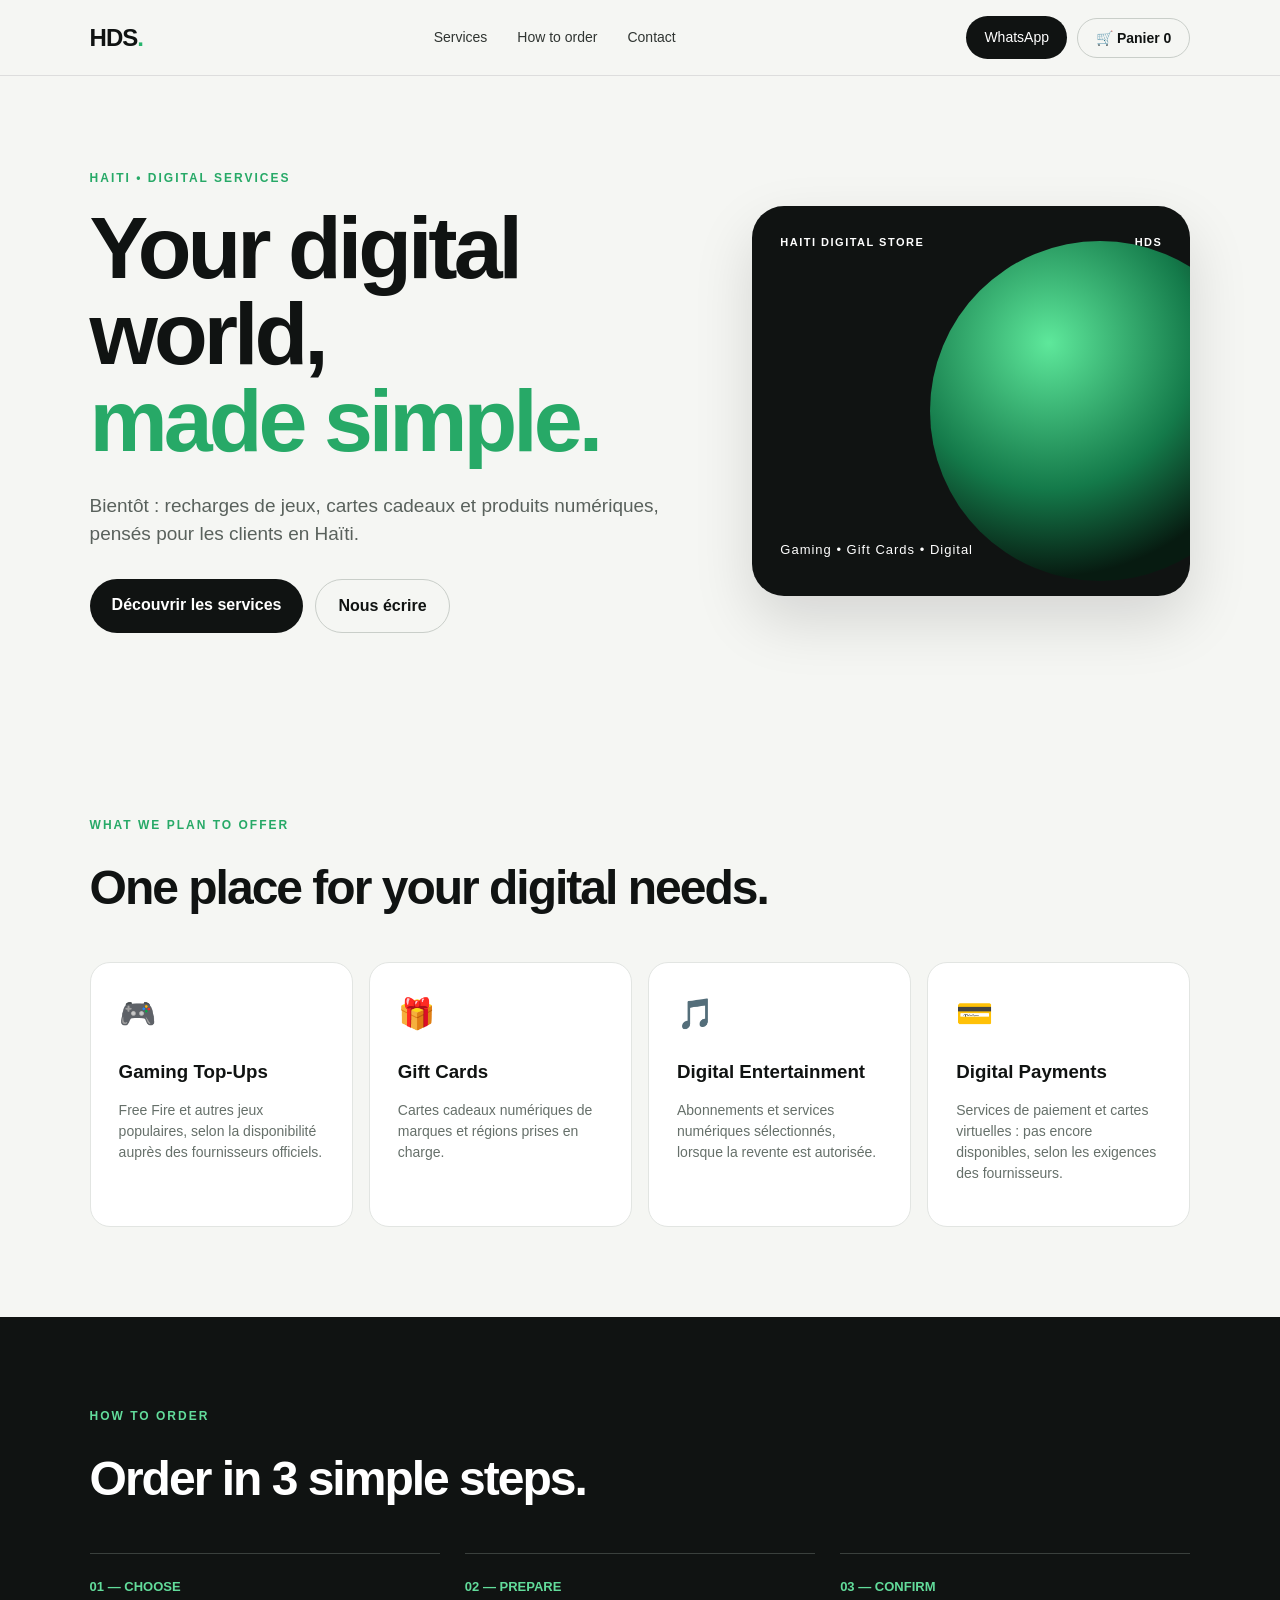
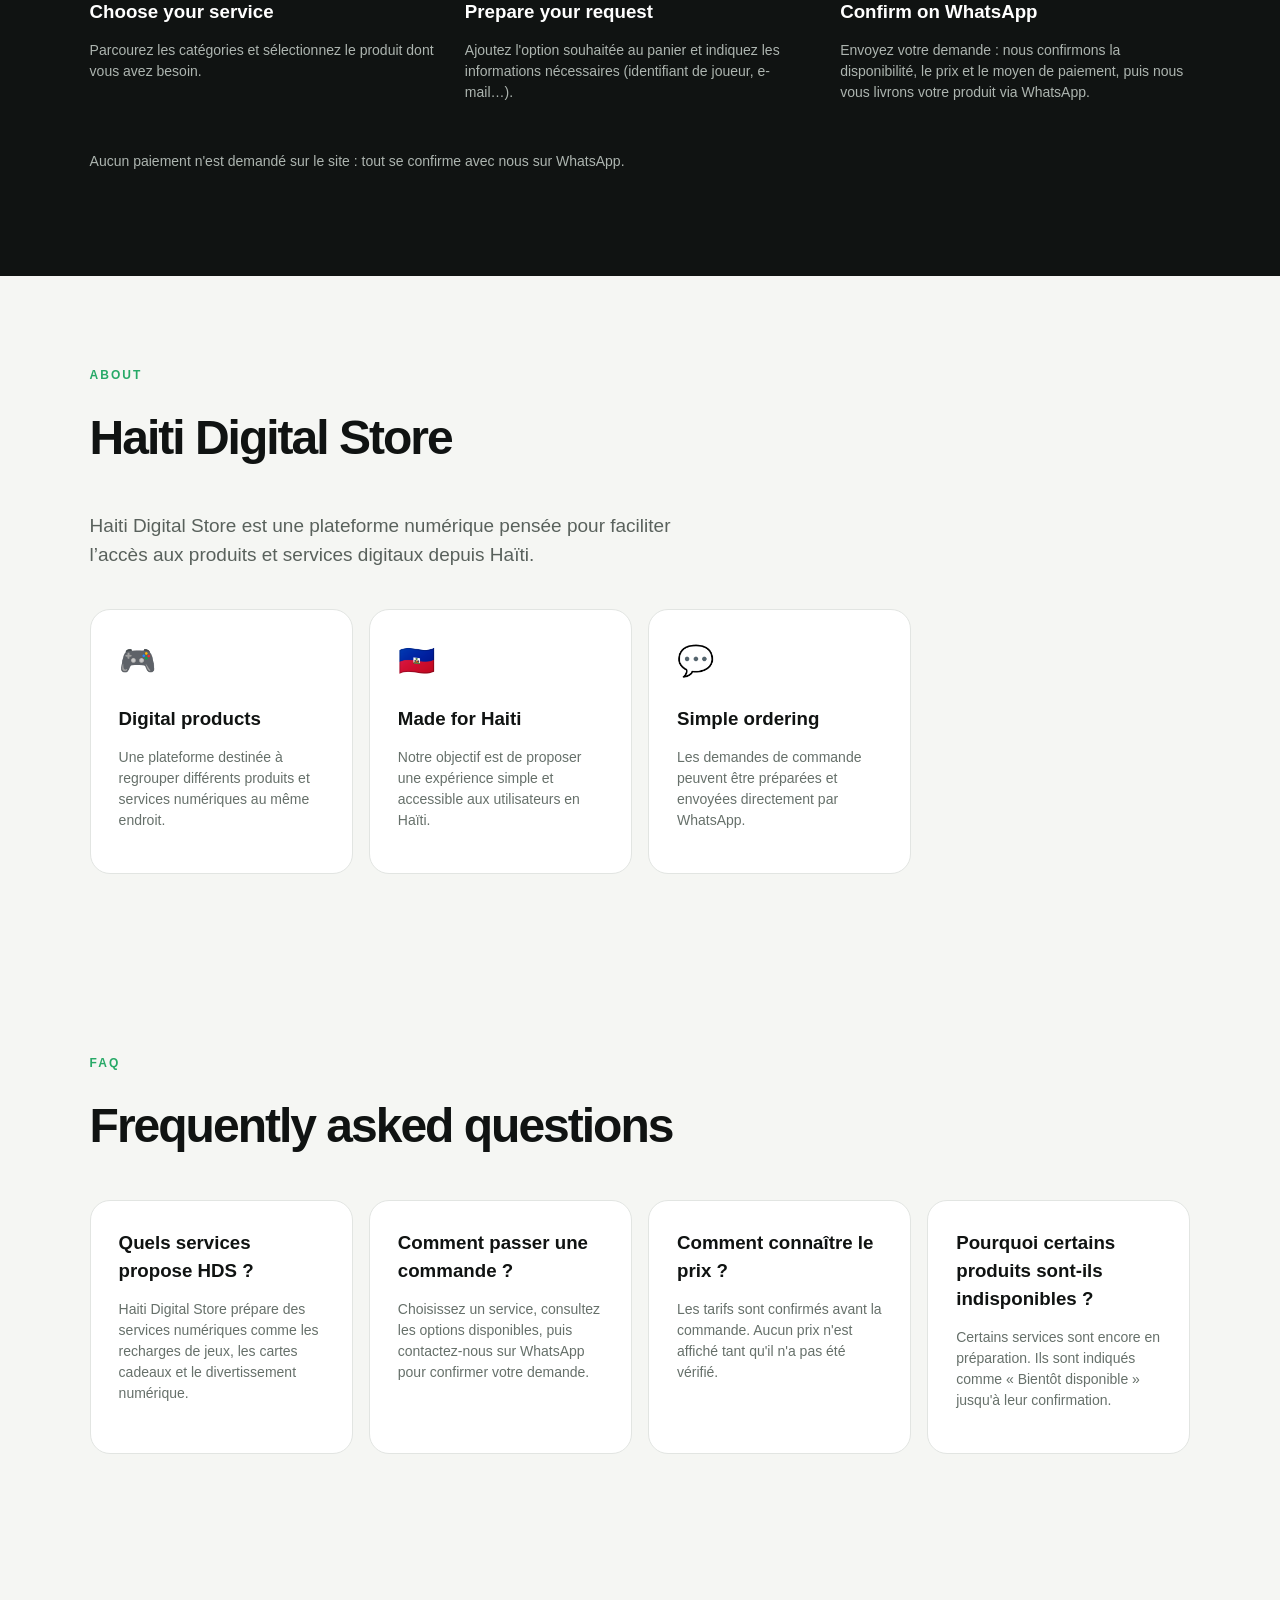
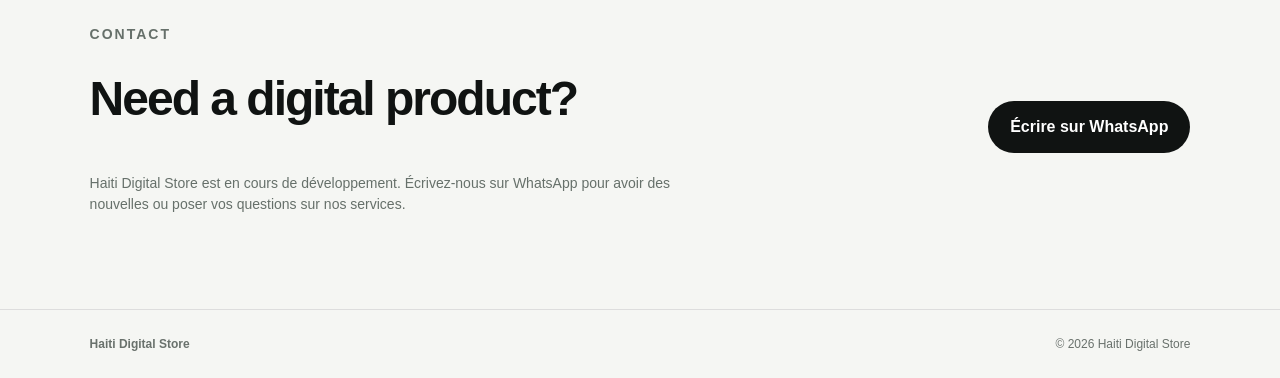
==== commit 530be184: "Translate French content to English in index.html" ====
--- a/index.html
+++ b/index.html
@@ -16,7 +16,7 @@
 <a class="logo" href="index.html">HDS<span>.</span></a>
 <nav>
 <a href="pages/services.html">Services</a>
-<a href="#how">Comment ça marche</a>
+<a href="#how">How to order</a>
 <a href="#contact">Contact</a>
 </nav>
 <div class="nav-actions">
@@ -28,27 +28,66 @@
 <main>
 <section class="hero">
 <div>
-<p class="eyebrow">HAÏTI • SERVICES NUMÉRIQUES</p>
-<h1>Votre monde numérique,<br><span>simplifié.</span></h1>
+<p class="eyebrow">HAITI • DIGITAL SERVICES</p>
+<h1>Your digital world,<br><span>made simple.</span></h1>
 <p class="lead">Bientôt : recharges de jeux, cartes cadeaux et produits numériques, pensés pour les clients en Haïti.</p>
 <div class="actions"><a class="btn primary" href="pages/services.html">Découvrir les services</a><a class="btn secondary" href="https://wa.me/50948471374">Nous écrire</a></div>
 </div>
-<div class="hero-card"><div class="card-top"><span>HAITI DIGITAL STORE</span><span>HDS</span></div><div class="orb"></div><p>Jeux • Cartes cadeaux • Numérique</p></div>
+<div class="hero-card"><div class="card-top"><span>HAITI DIGITAL STORE</span><span>HDS</span></div><div class="orb"></div><p>Gaming • Gift Cards • Digital</p></div>
 </section>
 <section id="services" class="section">
-<p class="eyebrow">CE QUE NOUS PRÉPARONS</p><h2>Un seul endroit pour vos besoins numériques.</h2>
+<p class="eyebrow">WHAT WE PLAN TO OFFER</p><h2>One place for your digital needs.</h2>
 <div class="grid">
-<article><div class="icon">🎮</div><h3>Recharges de jeux</h3><p>Free Fire et autres jeux populaires, selon la disponibilité auprès des fournisseurs officiels.</p></article>
-<article><div class="icon">🎁</div><h3>Cartes cadeaux</h3><p>Cartes cadeaux numériques de marques et régions prises en charge.</p></article>
-<article><div class="icon">🎵</div><h3>Divertissement numérique</h3><p>Abonnements et services numériques sélectionnés, lorsque la revente est autorisée.</p></article>
-<article><div class="icon">💳</div><h3>Paiements numériques</h3><p>Services de paiement et cartes virtuelles : pas encore disponibles, selon les exigences des fournisseurs.</p></article>
+<article><div class="icon">🎮</div><h3>Gaming Top-Ups</h3><p>Free Fire et autres jeux populaires, selon la disponibilité auprès des fournisseurs officiels.</p></article>
+<article><div class="icon">🎁</div><h3>Gift Cards</h3><p>Cartes cadeaux numériques de marques et régions prises en charge.</p></article>
+<article><div class="icon">🎵</div><h3>Digital Entertainment</h3><p>Abonnements et services numériques sélectionnés, lorsque la revente est autorisée.</p></article>
+<article><div class="icon">💳</div><h3>Digital Payments</h3><p>Services de paiement et cartes virtuelles : pas encore disponibles, selon les exigences des fournisseurs.</p></article>
 </div>
 </section>
-<section id="how" class="section dark"><p class="eyebrow">COMMENT ÇA MARCHE</p><h2>Simple. Rapide. Transparent.</h2>
-<div class="steps"><div><b>01</b><h3>Choisissez</h3><p>Sélectionnez le produit numérique dont vous avez besoin.</p></div><div><b>02</b><h3>Payez</h3><p>Le moyen de paiement disponible vous est indiqué sur WhatsApp lors de la confirmation.</p></div><div><b>03</b><h3>Recevez</h3><p>Recevez votre produit dès la confirmation, via WhatsApp.</p></div></div>
+<section id="how" class="dark">
+  <div class="section">
+    <p class="eyebrow">HOW TO ORDER</p>
+
+    <h2>Order in 3 simple steps.</h2>
+
+    <div class="steps">
+      <div>
+        <b>01 — CHOOSE</b>
+        <h3>Choose your service</h3>
+        <p>
+          Parcourez les catégories et sélectionnez le produit dont vous
+          avez besoin.
+        </p>
+      </div>
+
+      <div>
+        <b>02 — PREPARE</b>
+        <h3>Prepare your request</h3>
+        <p>
+          Ajoutez l'option souhaitée au panier et indiquez les informations
+          nécessaires (identifiant de joueur, e-mail…).
+        </p>
+      </div>
+
+      <div>
+        <b>03 — CONFIRM</b>
+        <h3>Confirm on WhatsApp</h3>
+        <p>
+          Envoyez votre demande : nous confirmons la disponibilité, le prix
+          et le moyen de paiement, puis nous vous livrons votre produit
+          via WhatsApp.
+        </p>
+      </div>
+    </div>
+
+    <p style="margin-top:34px;color:#adb5b0;font-size:14px;max-width:none;">
+      Aucun paiement n'est demandé sur le site : tout se confirme avec nous
+      sur WhatsApp.
+    </p>
+  </div>
 </section>
 <section class="section" id="about">
-  <p class="eyebrow">À PROPOS</p>
+  <p class="eyebrow">ABOUT</p>
 
   <h2>Haiti Digital Store</h2>
 
@@ -60,7 +99,7 @@
   <div class="grid" style="margin-top:40px;">
     <article>
       <div class="icon">🎮</div>
-      <h3>Produits numériques</h3>
+      <h3>Digital products</h3>
       <p>
         Une plateforme destinée à regrouper différents produits et services
         numériques au même endroit.
@@ -69,7 +108,7 @@
 
     <article>
       <div class="icon">🇭🇹</div>
-      <h3>Pensé pour Haïti</h3>
+      <h3>Made for Haiti</h3>
       <p>
         Notre objectif est de proposer une expérience simple et accessible
         aux utilisateurs en Haïti.
@@ -78,7 +117,7 @@
 
     <article>
       <div class="icon">💬</div>
-      <h3>Commande simple</h3>
+      <h3>Simple ordering</h3>
       <p>
         Les demandes de commande peuvent être préparées et envoyées
         directement par WhatsApp.
@@ -86,52 +125,17 @@
     </article>
   </div>
 </section>
-<section class="dark">
-  <div class="section">
-    <p class="eyebrow">COMMENT COMMANDER</p>
-
-    <h2>Simple, rapide et clair.</h2>
-
-    <div class="steps">
-      <div>
-        <b>01 — CHOISISSEZ</b>
-        <h3>Choisissez votre service</h3>
-        <p>
-          Parcourez les catégories et consultez les produits disponibles.
-        </p>
-      </div>
-
-      <div>
-        <b>02 — PRÉPAREZ</b>
-        <h3>Préparez votre demande</h3>
-        <p>
-          Sélectionnez l'option souhaitée et fournissez les informations
-          nécessaires à votre commande.
-        </p>
-      </div>
-
-      <div>
-        <b>03 — CONTACTEZ-NOUS</b>
-        <h3>Finalisez sur WhatsApp</h3>
-        <p>
-          Envoyez votre demande à Haiti Digital Store pour confirmer
-          la disponibilité et les tarifs.
-        </p>
-      </div>
-    </div>
-  </div>
-</section>
 <section class="section" id="faq">
   <p class="eyebrow">FAQ</p>
 
-  <h2>Questions fréquentes</h2>
+  <h2>Frequently asked questions</h2>
 
   <div class="grid">
     <article>
       <h3>Quels services propose HDS ?</h3>
       <p>
         Haiti Digital Store prépare des services numériques comme les
-        recharges gaming, les cartes cadeaux et le divertissement numérique.
+        recharges de jeux, les cartes cadeaux et le divertissement numérique.
       </p>
     </article>
 
@@ -160,7 +164,7 @@
     </article>
   </div>
 </section>
-<section id="contact" class="contact"><div><p class="eyebrow">CONTACT</p><h2>Besoin d'un produit numérique ?</h2><p>Haiti Digital Store est en cours de développement. Écrivez-nous sur WhatsApp pour avoir des nouvelles ou poser vos questions sur nos services.</p></div><a class="btn primary" href="https://wa.me/50948471374">Écrire sur WhatsApp</a></section>
+<section id="contact" class="contact"><div><p class="eyebrow">CONTACT</p><h2>Need a digital product?</h2><p>Haiti Digital Store est en cours de développement. Écrivez-nous sur WhatsApp pour avoir des nouvelles ou poser vos questions sur nos services.</p></div><a class="btn primary" href="https://wa.me/50948471374">Écrire sur WhatsApp</a></section>
 </main>
 <footer><strong>Haiti Digital Store</strong><span>© 2026 Haiti Digital Store</span></footer>
 <script>
